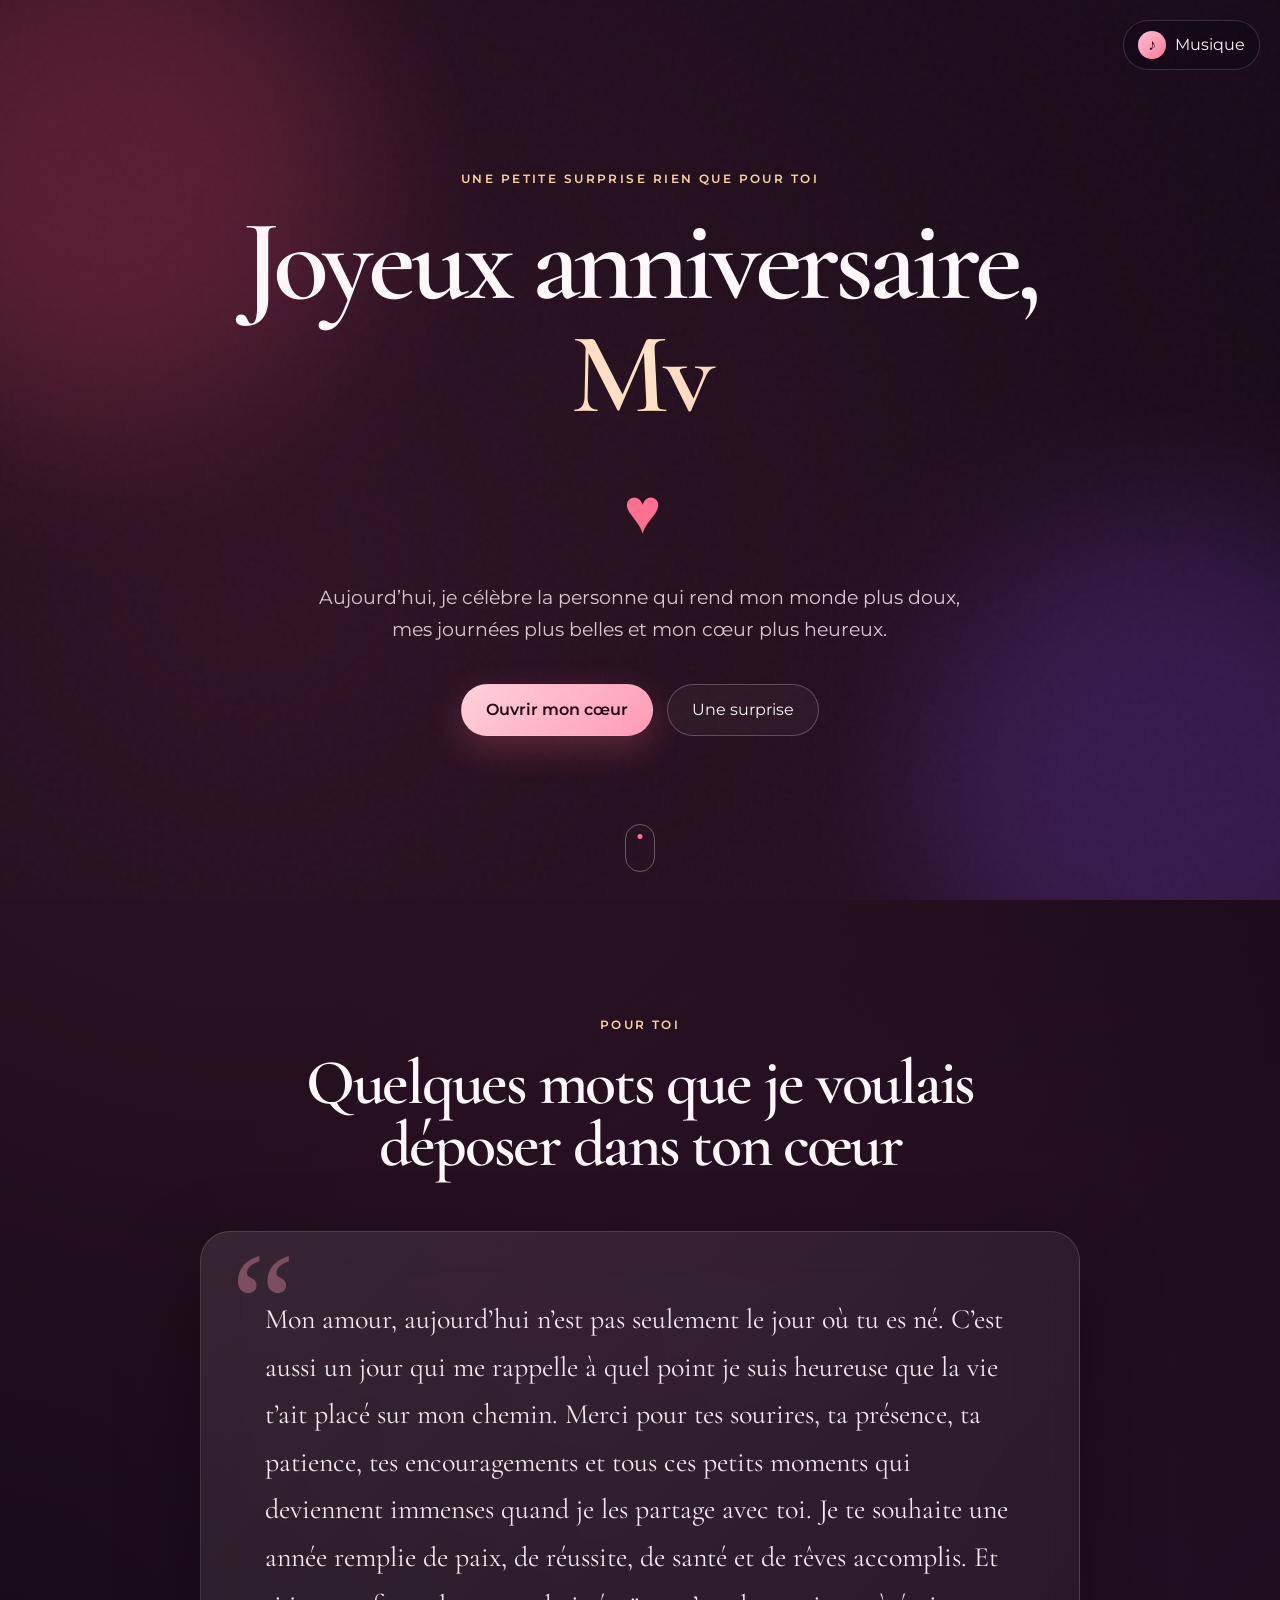
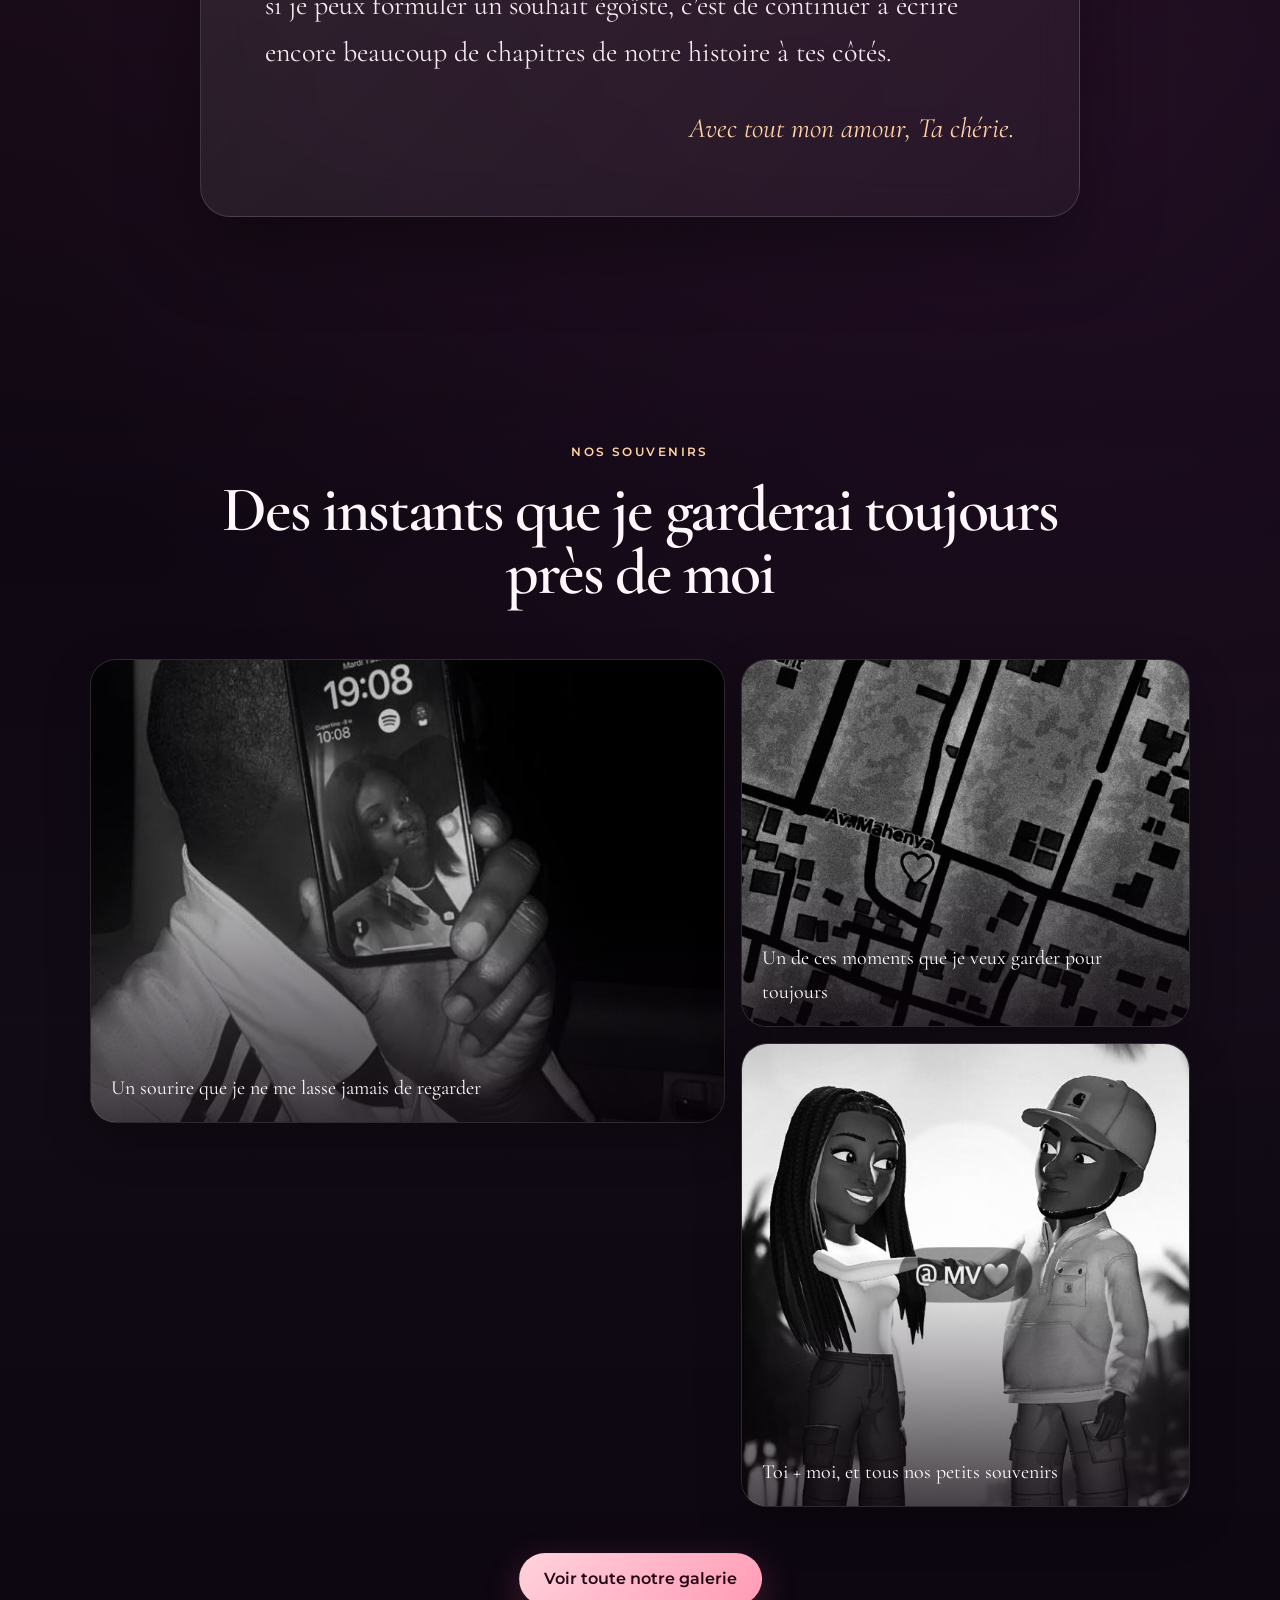
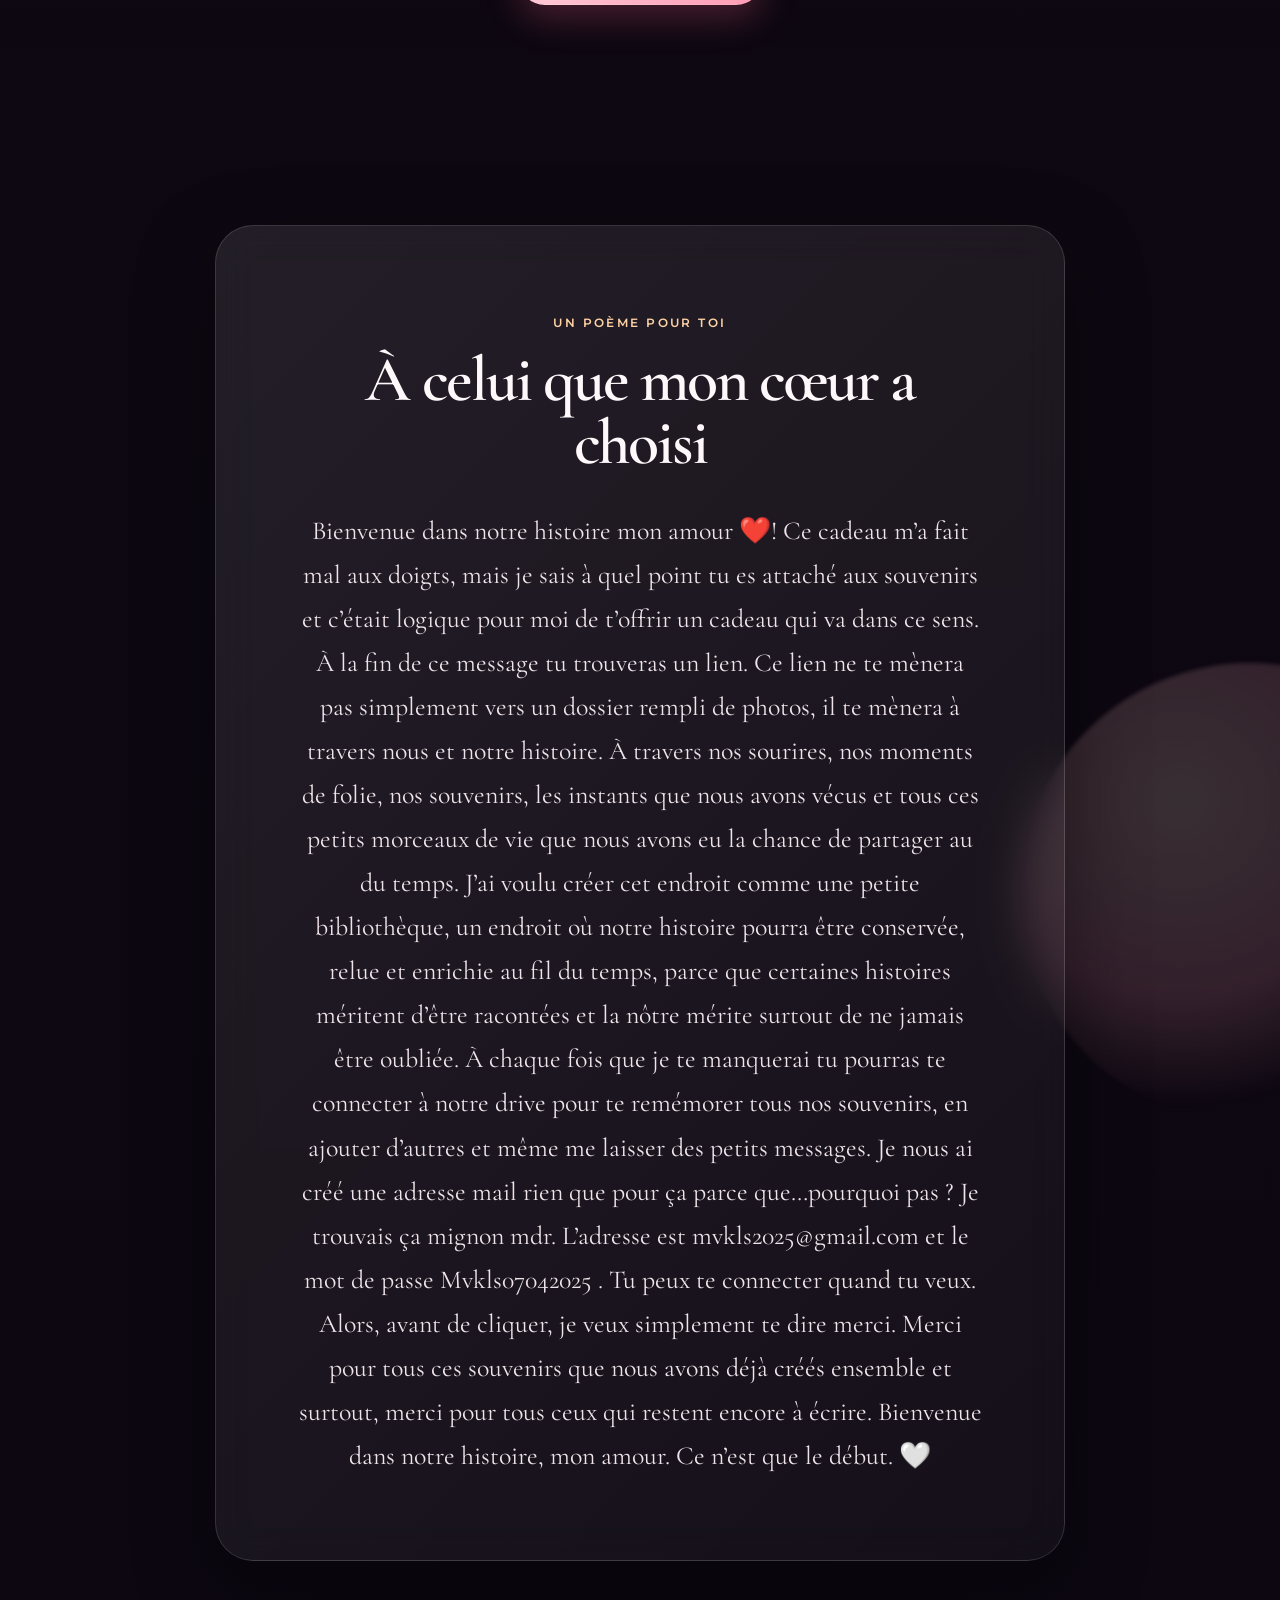
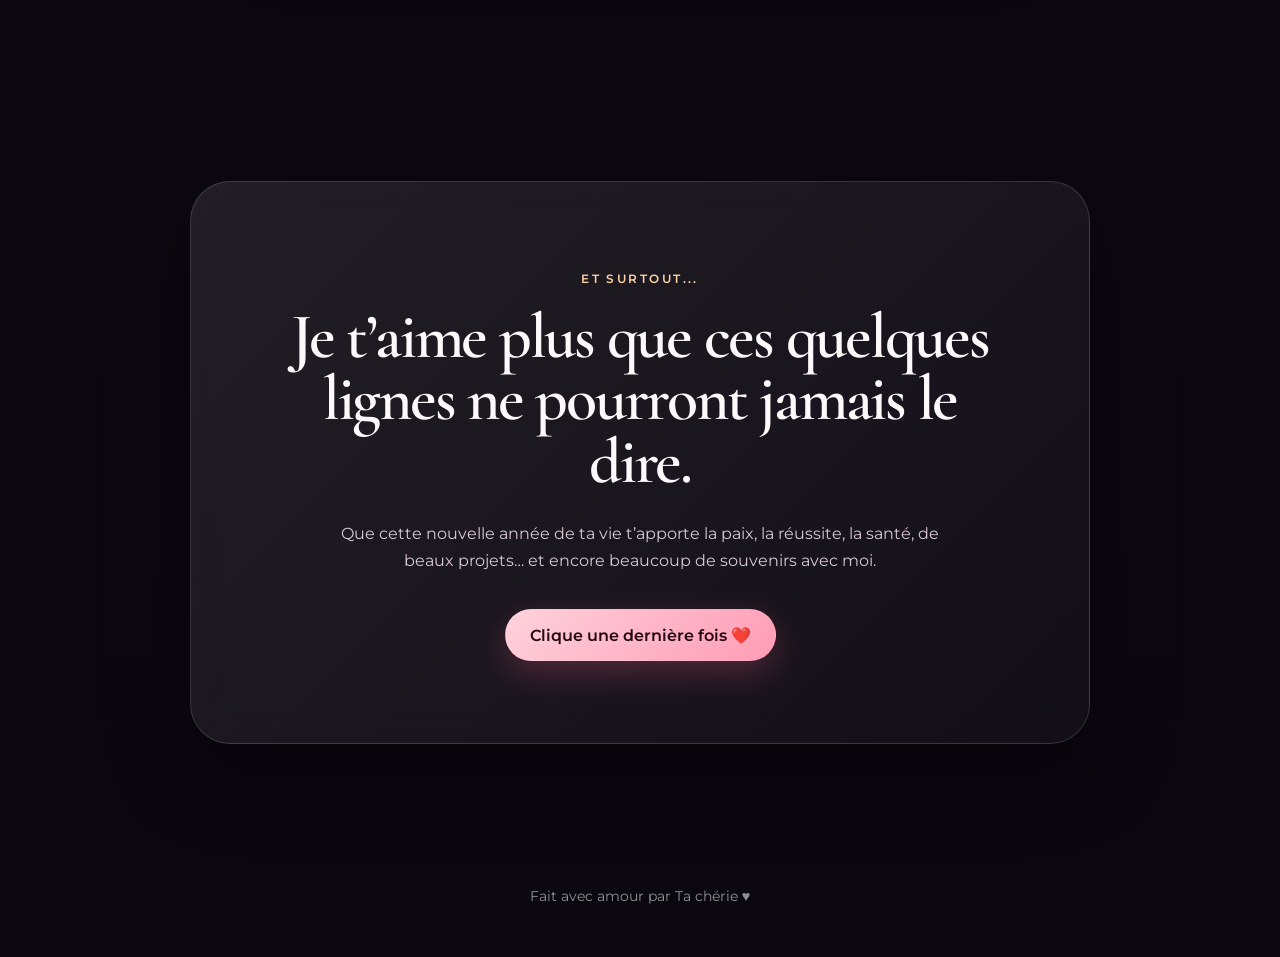
==== anniversaire_romantique/index.html @ 397dcf12 "Initial commit - site anniversaire romantique" ====
<!DOCTYPE html>
<html lang="fr">
<head>
  <meta charset="UTF-8" />
  <meta name="viewport" content="width=device-width, initial-scale=1.0" />
  <meta name="theme-color" content="#100814" />
  <meta name="description" content="Une surprise romantique d'anniversaire." />
  <title>Bienvenue dans notre histoire mon amour ❤️!</title>

  <link rel="preconnect" href="https://fonts.googleapis.com">
  <link rel="preconnect" href="https://fonts.gstatic.com" crossorigin>
  <link href="https://fonts.googleapis.com/css2?family=Cormorant+Garamond:wght@500;600;700&family=Montserrat:wght@300;400;500;600&display=swap" rel="stylesheet">

  <link rel="stylesheet" href="style.css" />
</head>

<body>
  <div class="noise"></div>
  <div id="heartsLayer" class="hearts-layer" aria-hidden="true"></div>

  <button id="musicBtn" class="music-btn" type="button" aria-label="Activer ou couper la musique">
    <span class="music-icon">♪</span>
    <span class="music-text">Musique</span>
  </button>

  <audio id="bgMusic" loop preload="auto">
    <source id="musicSource" src="assets/music/music.mp3" type="audio/mpeg" />
  </audio>

  <main>
    <!-- HERO -->
    <section class="hero section">
      <div class="aurora aurora-one"></div>
      <div class="aurora aurora-two"></div>

      <div class="hero-content reveal">
        <p class="eyebrow">Une petite surprise rien que pour toi</p>
        <h1>
          Joyeux anniversaire,
          <span id="heroName" class="script-name">Mv</span>
          <span class="heart-mark">♥</span>
        </h1>

        <p id="heroMessage" class="hero-message">
          Aujourd'hui, je célèbre la personne qui rend mon monde plus doux.
        </p>

        <div class="hero-actions">
          <a href="#letter" class="btn btn-primary">Ouvrir mon cœur</a>
          <button id="surpriseBtn" class="btn btn-ghost" type="button">
            Une surprise
          </button>
        </div>
      </div>

      <a class="scroll-hint" href="#letter" aria-label="Faire défiler">
        <span></span>
      </a>
    </section>

    <!-- LETTRE -->
    <section id="letter" class="section letter-section">
      <div class="section-heading reveal">
        <span class="section-kicker">Pour toi</span>
        <h2>Quelques mots que je voulais déposer dans ton cœur</h2>
      </div>

      <article class="love-letter glass-card reveal">
        <div class="quote-mark">“</div>
        <p id="letterText">
          Mon Mv, aujourd’hui n’est pas seulement le jour où tu es né,
          c’est aussi un jour qui me rappelle à quel point je suis heureuse
          que la vie t’ait placé sur mon chemin.
        </p>
        <p class="signature">Avec tout mon amour, <span id="signatureName">Ta Kls</span>.</p>
      </article>
    </section>

    <!-- PHOTOS -->
    <section class="section memories-section">
      <div class="section-heading reveal">
        <span class="section-kicker">Nos souvenirs</span>
        <h2>Des instants que je garderai toujours près de moi</h2>
      </div>

      <div id="memoryGrid" class="memory-grid"></div>

      <div class="center reveal">
        <link rel="stylesheet" href="https://drive.google.com/drive/folders/1vY4PANP_RHbhT6ihi3Oh5e9Y-KNwGlNl">
        <a id="galleryLink" class="btn btn-primary" href="https://drive.google.com/drive/folders/1vY4PANP_RHbhT6ihi3Oh5e9Y-KNwGlNl" target="_blank" rel="noopener noreferrer">
          Voir toute notre galerie
        </a>
      </div>
    </section>

    <!-- POÈME -->
    <section class="section poem-section">
      <div class="moon"></div>
      <div class="poem-card reveal">
        <span class="section-kicker">Un poème pour toi</span>
        <h2>À celui que mon cœur a choisi</h2>

        <div id="poemText" class="poem">
          <p>Bienvenue dans notre histoire mon amour ❤️!

Ce cadeau m’a fait mal aux doigts, mais je sais à quel point tu es attaché aux souvenirs et c’était logique pour moi de t’offrir un cadeau qui va dans ce sens. 

À la fin de ce message tu trouveras un lien. Ce lien ne te mènera pas simplement vers un dossier rempli de photos, il te mènera à travers nous et notre histoire. 
À travers nos sourires, nos moments de folie, nos souvenirs, les instants que nous avons vécus et tous ces petits morceaux de vie que nous avons eu la chance de partager au du temps. 

J’ai voulu créer cet endroit comme une petite bibliothèque, un endroit où notre histoire pourra être conservée, relue et enrichie au fil du temps, parce que certaines histoires méritent d’être racontées et la nôtre mérite surtout de ne jamais être oubliée.

À chaque fois que je te manquerai tu pourras te connecter à notre drive pour te remémorer tous nos souvenirs, en ajouter d’autres et même me laisser des petits messages.

Je nous ai créé une adresse mail rien que pour ça parce que…pourquoi pas ? Je trouvais ça mignon mdr.

L’adresse est mvkls2025@gmail.com et le mot de passe Mvkls07042025 . Tu peux te connecter quand tu veux. 

Alors, avant de cliquer, je veux simplement te dire merci. Merci pour tous ces souvenirs que nous avons déjà créés ensemble et surtout, merci pour tous ceux qui restent encore à écrire.

Bienvenue dans notre histoire, mon amour. Ce n’est que le début. 🤍</p>
          
        </div>
      </div>
    </section>

    <!-- FIN -->
    <section class="section final-section">
      <div class="final-card reveal">
        <p class="eyebrow">Et surtout...</p>
        <h2 id="finalTitle">Je t’aime plus que ces quelques lignes ne pourront jamais le dire.</h2>
        <p id="finalMessage">
          Que cette nouvelle année de ta vie t’apporte la paix, la réussite,
          la santé, de beaux projets… et encore beaucoup de souvenirs avec moi.
        </p>

        <button id="finalSurpriseBtn" class="btn btn-primary" type="button">
          Clique une dernière fois ❤️
        </button>
      </div>
    </section>
  </main>

  <!-- MODALE SURPRISE -->
  <div id="surpriseModal" class="modal" aria-hidden="true">
    <div class="modal-backdrop" data-close-modal></div>

    <div class="modal-dialog" role="dialog" aria-modal="true" aria-labelledby="modalTitle">
      <button class="modal-close" type="button" data-close-modal aria-label="Fermer">×</button>
      <div class="modal-heart">♥</div>
      <p class="eyebrow">Pour toi, aujourd'hui et toujours</p>
      <h2 id="modalTitle">Tu es l’un de mes plus beaux cadeaux.</h2>
      <p id="modalText">
        Joyeux anniversaire mon amour. Merci d’exister, merci d’être toi,
        et merci pour chaque petit morceau de bonheur que nous construisons ensemble.
      </p>
      <div class="kiss">Je t’aime ♥</div>
    </div>
  </div>

  <footer>
    <p>Fait avec amour par <span id="footerName">Ta chérie</span> ♥</p>
  </footer>

  <script src="script.js"></script>
</body>
</html>
---- anniversaire_romantique/style.css ----
:root {
  --bg: #0e0711;
  --bg-soft: #160a18;
  --surface: rgba(255, 255, 255, 0.08);
  --surface-border: rgba(255, 255, 255, 0.14);
  --text: #fff8fb;
  --muted: #d9c9d2;
  --rose: #ff6f91;
  --rose-deep: #d84a72;
  --gold: #ffd3a5;
  --shadow: 0 28px 80px rgba(0, 0, 0, 0.35);
  --radius: 30px;
}

* {
  box-sizing: border-box;
  margin: 0;
  padding: 0;
}

html {
  scroll-behavior: smooth;
}

body {
  min-height: 100vh;
  overflow-x: hidden;
  background:
    radial-gradient(circle at 20% 10%, rgba(192, 73, 120, 0.18), transparent 30%),
    radial-gradient(circle at 85% 30%, rgba(110, 42, 105, 0.17), transparent 25%),
    linear-gradient(180deg, #100813 0%, #0b0710 100%);
  color: var(--text);
  font-family: "Montserrat", sans-serif;
  line-height: 1.7;
}

a {
  color: inherit;
  text-decoration: none;
}

button,
a {
  -webkit-tap-highlight-color: transparent;
}

button {
  font: inherit;
}

.noise {
  pointer-events: none;
  position: fixed;
  inset: 0;
  z-index: 100;
  opacity: 0.035;
  background-image:
    url("data:image/svg+xml,%3Csvg viewBox='0 0 180 180' xmlns='http://www.w3.org/2000/svg'%3E%3Cfilter id='n'%3E%3CfeTurbulence type='fractalNoise' baseFrequency='.9' numOctaves='3' stitchTiles='stitch'/%3E%3C/filter%3E%3Crect width='100%25' height='100%25' filter='url(%23n)' opacity='.65'/%3E%3C/svg%3E");
}

.section {
  position: relative;
  padding: 110px 7vw;
}

.hero {
  min-height: 100svh;
  display: grid;
  place-items: center;
  overflow: hidden;
  text-align: center;
}

.hero-content {
  position: relative;
  z-index: 2;
  max-width: 930px;
}

.eyebrow,
.section-kicker {
  display: inline-block;
  margin-bottom: 16px;
  color: var(--gold);
  letter-spacing: 0.2em;
  text-transform: uppercase;
  font-size: 0.76rem;
  font-weight: 600;
}

h1,
h2 {
  font-family: "Cormorant Garamond", serif;
  font-weight: 600;
  line-height: 0.98;
}

h1 {
  font-size: clamp(3.6rem, 9vw, 8.3rem);
  letter-spacing: -0.045em;
}

h2 {
  font-size: clamp(2.6rem, 5vw, 5rem);
  letter-spacing: -0.035em;
}

.script-name {
  display: block;
  color: transparent;
  background: linear-gradient(90deg, #ffb2c3, #ffe4c5 50%, #ff9db6);
  background-clip: text;
  -webkit-background-clip: text;
  padding-bottom: 0.08em;
}

.heart-mark {
  display: inline-block;
  margin-top: 8px;
  color: var(--rose);
  font-size: 0.55em;
  animation: heartbeat 1.6s ease-in-out infinite;
}

.hero-message {
  max-width: 670px;
  margin: 28px auto 0;
  color: var(--muted);
  font-size: clamp(1rem, 2vw, 1.18rem);
}

.hero-actions {
  display: flex;
  justify-content: center;
  gap: 14px;
  flex-wrap: wrap;
  margin-top: 38px;
}

.btn {
  min-height: 52px;
  display: inline-flex;
  align-items: center;
  justify-content: center;
  border-radius: 999px;
  padding: 0 24px;
  border: 1px solid transparent;
  cursor: pointer;
  transition: transform 0.25s ease, box-shadow 0.25s ease, background 0.25s ease;
}

.btn:hover {
  transform: translateY(-3px);
}

.btn-primary {
  color: #240814;
  background: linear-gradient(135deg, #ffd2dc, #ff9bb5);
  box-shadow: 0 12px 35px rgba(255, 99, 140, 0.25);
  font-weight: 600;
}

.btn-primary:hover {
  box-shadow: 0 16px 45px rgba(255, 99, 140, 0.36);
}

.btn-ghost {
  color: var(--text);
  border-color: rgba(255,255,255,0.23);
  background: rgba(255,255,255,0.04);
  backdrop-filter: blur(12px);
}

.aurora {
  position: absolute;
  width: 520px;
  height: 520px;
  border-radius: 50%;
  filter: blur(80px);
  opacity: 0.22;
  animation: drift 9s ease-in-out infinite alternate;
}

.aurora-one {
  top: -10%;
  left: -12%;
  background: #ff487b;
}

.aurora-two {
  right: -12%;
  bottom: -15%;
  background: #8f4cff;
  animation-delay: -3s;
}

.scroll-hint {
  position: absolute;
  z-index: 2;
  bottom: 28px;
  left: 50%;
  transform: translateX(-50%);
  width: 30px;
  height: 48px;
  border: 1px solid rgba(255,255,255,0.3);
  border-radius: 20px;
}

.scroll-hint span {
  position: absolute;
  left: 50%;
  top: 9px;
  width: 5px;
  height: 5px;
  background: var(--rose);
  border-radius: 50%;
  transform: translateX(-50%);
  animation: scrollDot 1.8s infinite;
}

.section-heading {
  max-width: 860px;
  margin: 0 auto 54px;
  text-align: center;
}

.glass-card,
.poem-card,
.final-card {
  background: linear-gradient(135deg, rgba(255,255,255,0.095), rgba(255,255,255,0.035));
  border: 1px solid var(--surface-border);
  box-shadow: var(--shadow);
  backdrop-filter: blur(20px);
}

.love-letter {
  position: relative;
  max-width: 880px;
  margin: 0 auto;
  border-radius: var(--radius);
  padding: clamp(32px, 5vw, 70px);
  color: #f3e9ee;
  font-family: "Cormorant Garamond", serif;
  font-size: clamp(1.35rem, 2.2vw, 1.75rem);
}

.love-letter p + p {
  margin-top: 28px;
}

.quote-mark {
  position: absolute;
  top: 0;
  left: 30px;
  color: rgba(255, 157, 182, 0.35);
  font-family: Georgia, serif;
  font-size: 9rem;
  line-height: 1;
}

.signature {
  color: var(--gold);
  text-align: right;
  font-style: italic;
}

.memories-section {
  background: linear-gradient(180deg, transparent, rgba(255, 255, 255, 0.018), transparent);
}

.memory-grid {
  width: min(1120px, 100%);
  margin: 0 auto 46px;
  display: grid;
  grid-template-columns: repeat(12, 1fr);
  grid-auto-rows: 80px;
  gap: 16px;
}

.memory-card {
  position: relative;
  overflow: hidden;
  border-radius: 26px;
  min-height: 240px;
  border: 1px solid rgba(255,255,255,0.1);
  box-shadow: 0 18px 45px rgba(0,0,0,0.28);
  background: #1a0f1b;
}

.memory-card:nth-child(1) {
  grid-column: span 7;
  grid-row: span 5;
}

.memory-card:nth-child(2) {
  grid-column: span 5;
  grid-row: span 4;
}

.memory-card:nth-child(3) {
  grid-column: span 5;
  grid-row: span 5;
}

.memory-card:nth-child(4) {
  grid-column: span 7;
  grid-row: span 4;
}

.memory-card img {
  width: 100%;
  height: 100%;
  object-fit: cover;
  transition: transform 0.7s ease, filter 0.4s ease;
}

.memory-card:hover img {
  transform: scale(1.055);
  filter: saturate(1.1);
}

.memory-card::after {
  content: "";
  position: absolute;
  inset: 0;
  background: linear-gradient(180deg, transparent 45%, rgba(9,3,10,0.74));
}

.memory-caption {
  position: absolute;
  z-index: 2;
  left: 20px;
  right: 20px;
  bottom: 17px;
  font-family: "Cormorant Garamond", serif;
  font-size: 1.25rem;
}

.center {
  text-align: center;
}

.poem-section {
  overflow: hidden;
}

.poem-card {
  position: relative;
  z-index: 2;
  max-width: 850px;
  margin: 0 auto;
  border-radius: 38px;
  padding: clamp(38px, 7vw, 82px);
  text-align: center;
}

.poem-card h2 {
  margin-bottom: 34px;
}

.poem {
  color: #efe4ea;
  font-family: "Cormorant Garamond", serif;
  font-size: clamp(1.22rem, 2.1vw, 1.62rem);
  line-height: 1.7;
}

.moon {
  position: absolute;
  width: 460px;
  height: 460px;
  border-radius: 50%;
  top: 50%;
  right: -200px;
  transform: translateY(-50%);
  background: radial-gradient(circle at 35% 30%, #ffe5d0, #df90a4 45%, rgba(223,144,164,.1) 68%, transparent 70%);
  opacity: 0.18;
  filter: blur(2px);
}

.final-section {
  min-height: 78vh;
  display: grid;
  place-items: center;
}

.final-card {
  max-width: 900px;
  padding: clamp(42px, 7vw, 82px);
  border-radius: 40px;
  text-align: center;
}

.final-card h2 {
  margin-bottom: 26px;
}

.final-card p:not(.eyebrow) {
  max-width: 650px;
  margin: 0 auto 35px;
  color: var(--muted);
}

footer {
  padding: 30px 20px 48px;
  color: rgba(255,255,255,0.55);
  text-align: center;
  font-size: 0.9rem;
}

.music-btn {
  position: fixed;
  z-index: 80;
  top: 20px;
  right: 20px;
  display: inline-flex;
  align-items: center;
  gap: 9px;
  color: var(--text);
  background: rgba(18, 8, 20, 0.65);
  border: 1px solid rgba(255,255,255,0.16);
  border-radius: 999px;
  padding: 10px 14px;
  cursor: pointer;
  backdrop-filter: blur(16px);
}

.music-btn.is-playing .music-icon {
  animation: spin 3s linear infinite;
}

.music-icon {
  width: 28px;
  height: 28px;
  display: grid;
  place-items: center;
  border-radius: 50%;
  background: linear-gradient(135deg, #ffc4d2, #ff779c);
  color: #2a0b17;
  font-weight: 700;
}

.hearts-layer {
  pointer-events: none;
  position: fixed;
  inset: 0;
  z-index: 70;
  overflow: hidden;
}

.floating-heart {
  position: absolute;
  bottom: -40px;
  color: rgba(255, 126, 158, 0.7);
  animation: floatUp var(--duration) linear forwards;
  font-size: var(--size);
}

.reveal {
  opacity: 0;
  transform: translateY(26px);
  transition: opacity 0.8s ease, transform 0.8s ease;
}

.reveal.visible {
  opacity: 1;
  transform: translateY(0);
}

.modal {
  position: fixed;
  z-index: 120;
  inset: 0;
  display: none;
  place-items: center;
  padding: 20px;
}

.modal.open {
  display: grid;
}

.modal-backdrop {
  position: absolute;
  inset: 0;
  background: rgba(6, 2, 7, 0.78);
  backdrop-filter: blur(10px);
}

.modal-dialog {
  position: relative;
  z-index: 2;
  width: min(620px, 100%);
  padding: clamp(34px, 7vw, 64px);
  border: 1px solid rgba(255,255,255,0.16);
  border-radius: 34px;
  background:
    radial-gradient(circle at top, rgba(255, 128, 162, .17), transparent 42%),
    #160b18;
  box-shadow: 0 30px 90px rgba(0,0,0,.5);
  text-align: center;
  animation: modalIn .38s ease;
}

.modal-close {
  position: absolute;
  top: 14px;
  right: 18px;
  width: 38px;
  height: 38px;
  border: 0;
  border-radius: 50%;
  background: rgba(255,255,255,.08);
  color: #fff;
  cursor: pointer;
  font-size: 1.7rem;
}

.modal-heart {
  color: var(--rose);
  font-size: 4rem;
  animation: heartbeat 1.4s infinite;
}

.modal-dialog h2 {
  margin-bottom: 20px;
  font-size: clamp(2.3rem, 6vw, 4rem);
}

.modal-dialog p {
  color: var(--muted);
}

.kiss {
  margin-top: 28px;
  color: var(--gold);
  font-family: "Cormorant Garamond", serif;
  font-size: 1.6rem;
  font-style: italic;
}

@keyframes heartbeat {
  0%, 100% { transform: scale(1); }
  15% { transform: scale(1.16); }
  30% { transform: scale(1); }
  45% { transform: scale(1.12); }
  60% { transform: scale(1); }
}

@keyframes drift {
  from { transform: translate3d(-20px, -15px, 0) scale(1); }
  to { transform: translate3d(30px, 28px, 0) scale(1.12); }
}

@keyframes scrollDot {
  0% { opacity: 0; transform: translate(-50%, 0); }
  30% { opacity: 1; }
  100% { opacity: 0; transform: translate(-50%, 22px); }
}

@keyframes floatUp {
  from {
    transform: translate3d(0, 0, 0) rotate(0deg);
    opacity: 0;
  }
  12% { opacity: 1; }
  to {
    transform: translate3d(var(--drift), -115vh, 0) rotate(18deg);
    opacity: 0;
  }
}

@keyframes modalIn {
  from { opacity: 0; transform: translateY(20px) scale(.96); }
  to { opacity: 1; transform: translateY(0) scale(1); }
}

@keyframes spin {
  to { transform: rotate(360deg); }
}

@media (max-width: 800px) {
  .section {
    padding: 85px 20px;
  }

  .hero {
    padding-top: 110px;
    padding-bottom: 90px;
  }

  .memory-grid {
    display: grid;
    grid-template-columns: 1fr;
    grid-auto-rows: auto;
  }

  .memory-card,
  .memory-card:nth-child(n) {
    grid-column: auto;
    grid-row: auto;
    height: 320px;
  }

  .music-text {
    display: none;
  }

  .music-btn {
    top: 14px;
    right: 14px;
    padding: 7px;
  }

  .signature {
    text-align: left;
  }
}

@media (prefers-reduced-motion: reduce) {
  *,
  *::before,
  *::after {
    scroll-behavior: auto !important;
    animation-duration: 0.01ms !important;
    animation-iteration-count: 1 !important;
    transition-duration: 0.01ms !important;
  }
}
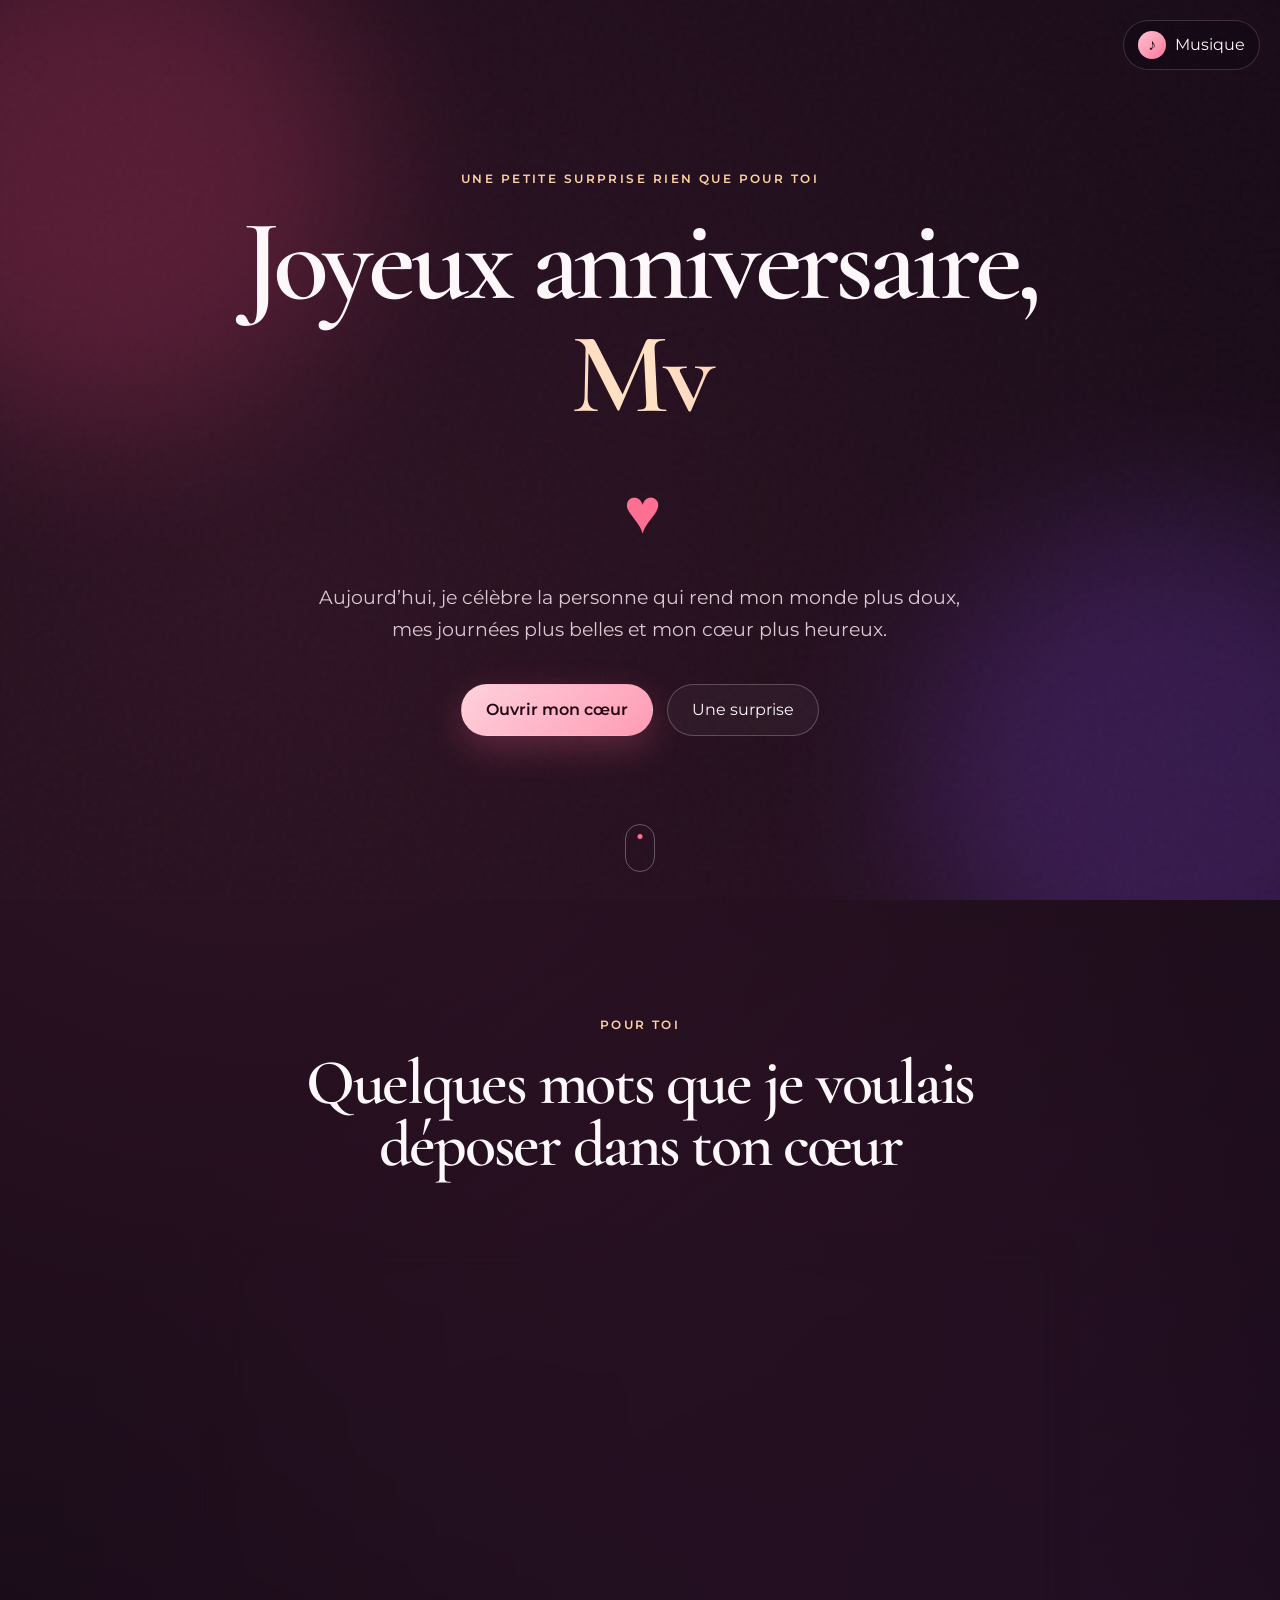
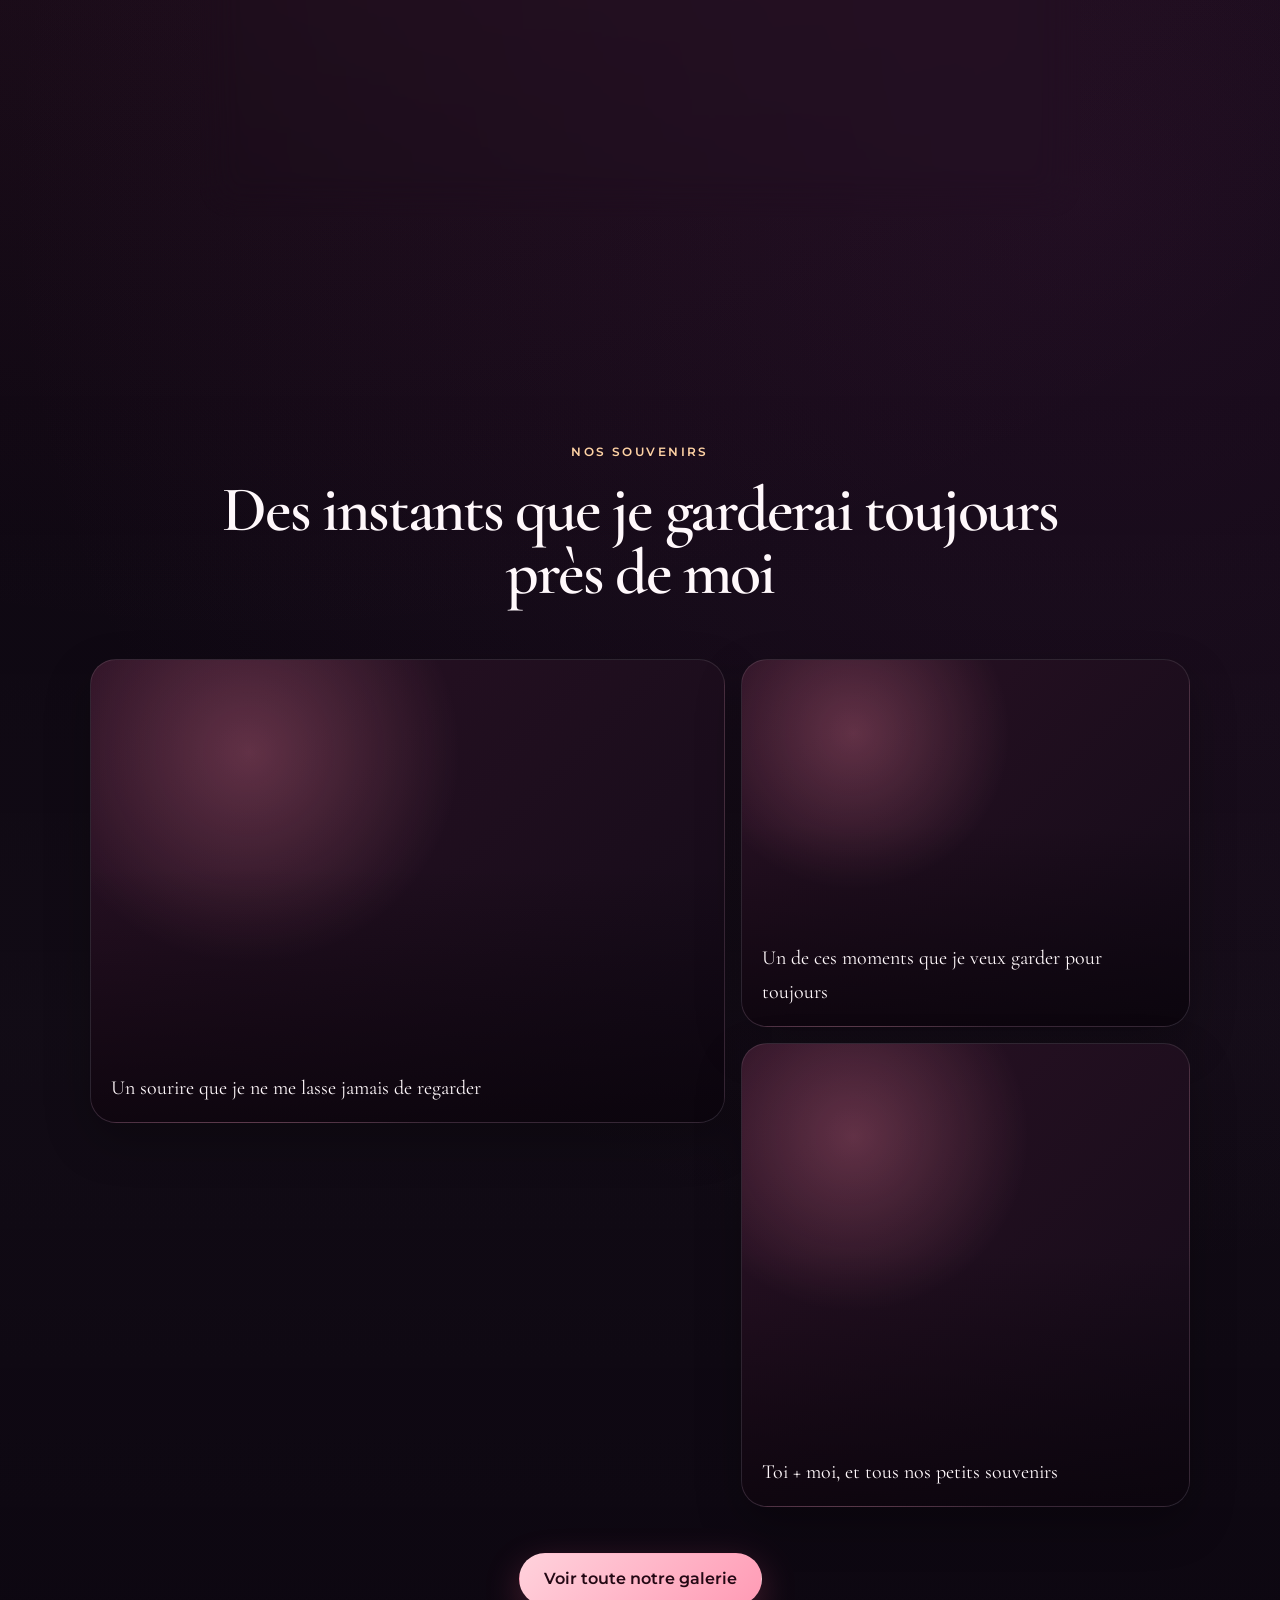
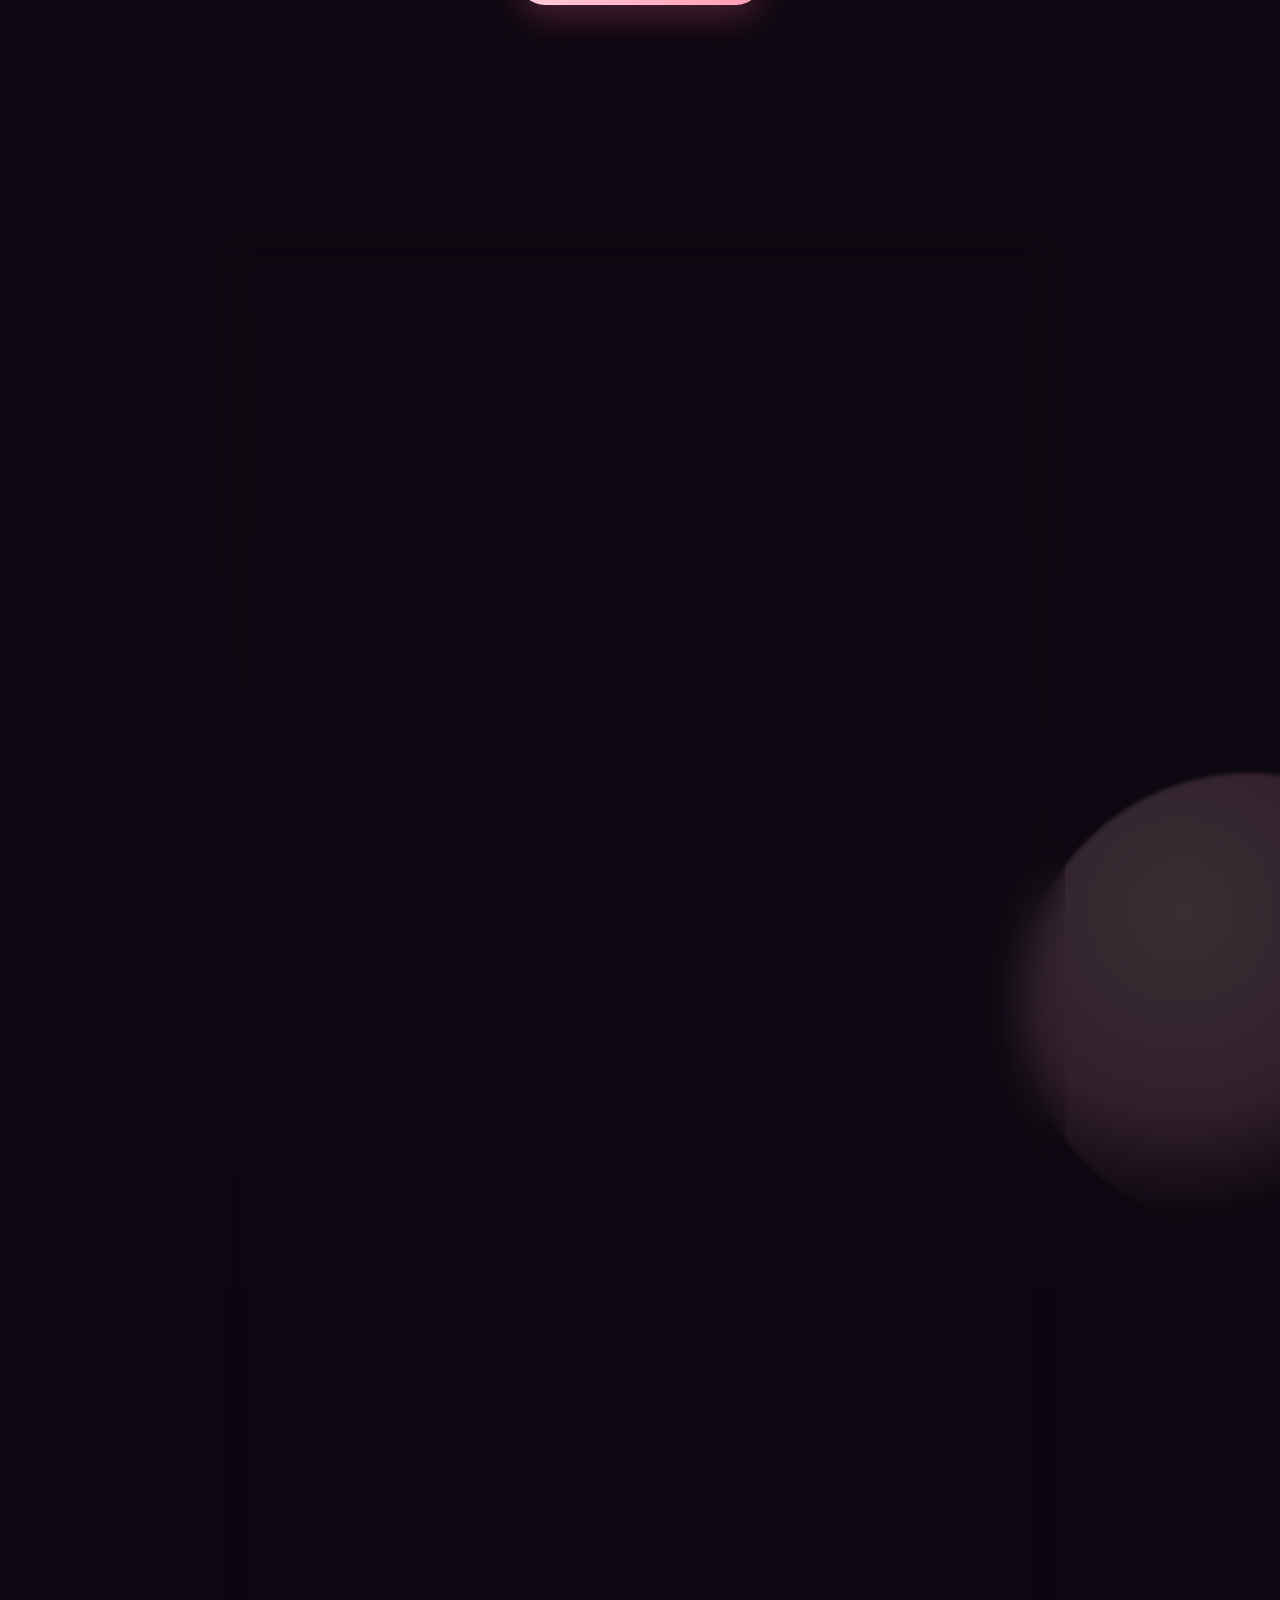
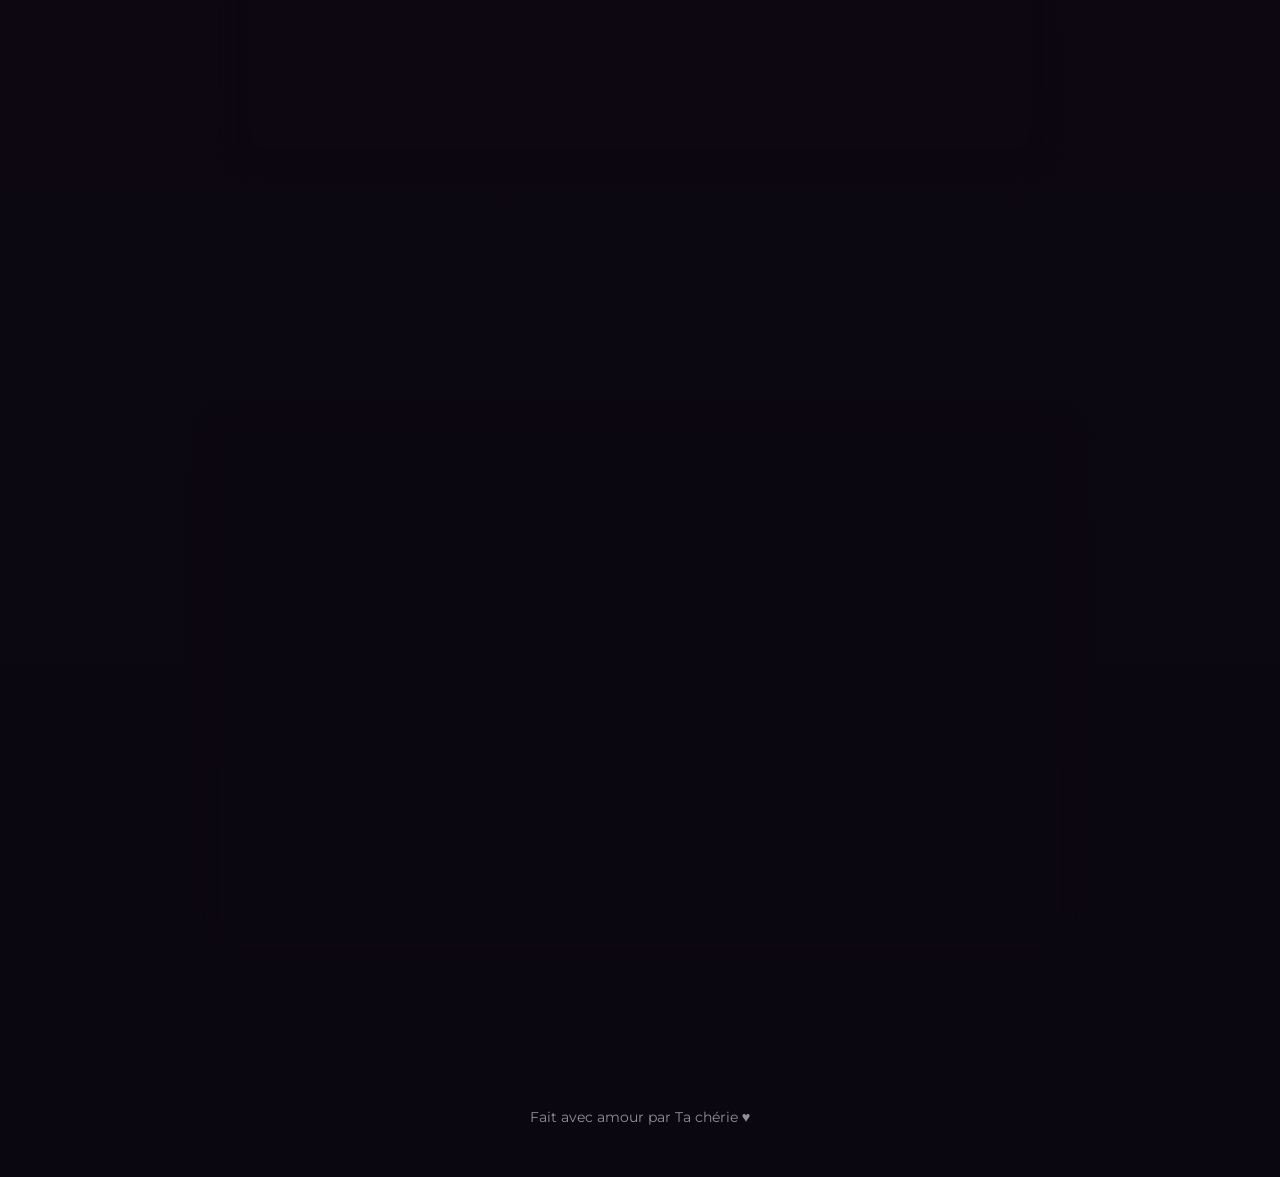
==== commit f670c39c: "Mise à jour du site" ====
--- a/anniversaire_romantique/index.html
+++ b/anniversaire_romantique/index.html
@@ -103,22 +103,27 @@
         <div id="poemText" class="poem">
           <p>Bienvenue dans notre histoire mon amour ❤️!
 
+
 Ce cadeau m’a fait mal aux doigts, mais je sais à quel point tu es attaché aux souvenirs et c’était logique pour moi de t’offrir un cadeau qui va dans ce sens. 
 
-À la fin de ce message tu trouveras un lien. Ce lien ne te mènera pas simplement vers un dossier rempli de photos, il te mènera à travers nous et notre histoire. 
-À travers nos sourires, nos moments de folie, nos souvenirs, les instants que nous avons vécus et tous ces petits morceaux de vie que nous avons eu la chance de partager au du temps. 
+J’ai pris le soin de nous créer une galerie regroupant tous nos souvenirs.  Elle ne te mènera pas simplement vers un dossier rempli de photos, elle te mènera à travers nous et notre histoire. 
+À travers nos sourires, nos moments de folie, nos souvenirs, les instants que nous avons vécus et tous ces petits morceaux de vie que nous avons eu la chance de partager au fil du temps. 
 
 J’ai voulu créer cet endroit comme une petite bibliothèque, un endroit où notre histoire pourra être conservée, relue et enrichie au fil du temps, parce que certaines histoires méritent d’être racontées et la nôtre mérite surtout de ne jamais être oubliée.
 
 À chaque fois que je te manquerai tu pourras te connecter à notre drive pour te remémorer tous nos souvenirs, en ajouter d’autres et même me laisser des petits messages.
 
+Mon cadeau a un but : Nous prouver qu’on en a déjà fait assez et que malgré tous les futurs changements nous pouvons encore continuer. 
+
 Je nous ai créé une adresse mail rien que pour ça parce que…pourquoi pas ? Je trouvais ça mignon mdr.
 
-L’adresse est mvkls2025@gmail.com et le mot de passe Mvkls07042025 . Tu peux te connecter quand tu veux. 
+L’adresse est mvkls2025@gmail.com et le mot de passe Mvkls07032025 . Tu peux te connecter quand tu veux. 
 
 Alors, avant de cliquer, je veux simplement te dire merci. Merci pour tous ces souvenirs que nous avons déjà créés ensemble et surtout, merci pour tous ceux qui restent encore à écrire.
 
-Bienvenue dans notre histoire, mon amour. Ce n’est que le début. 🤍</p>
+Bienvenue dans notre histoire, mon amour. Ce n’est que le début. 🤍
+
+Encore joyeux anniversaire mon seul et unique amour, rendez-vous plus tard pour la suite.🤍</p>
           
         </div>
       </div>
